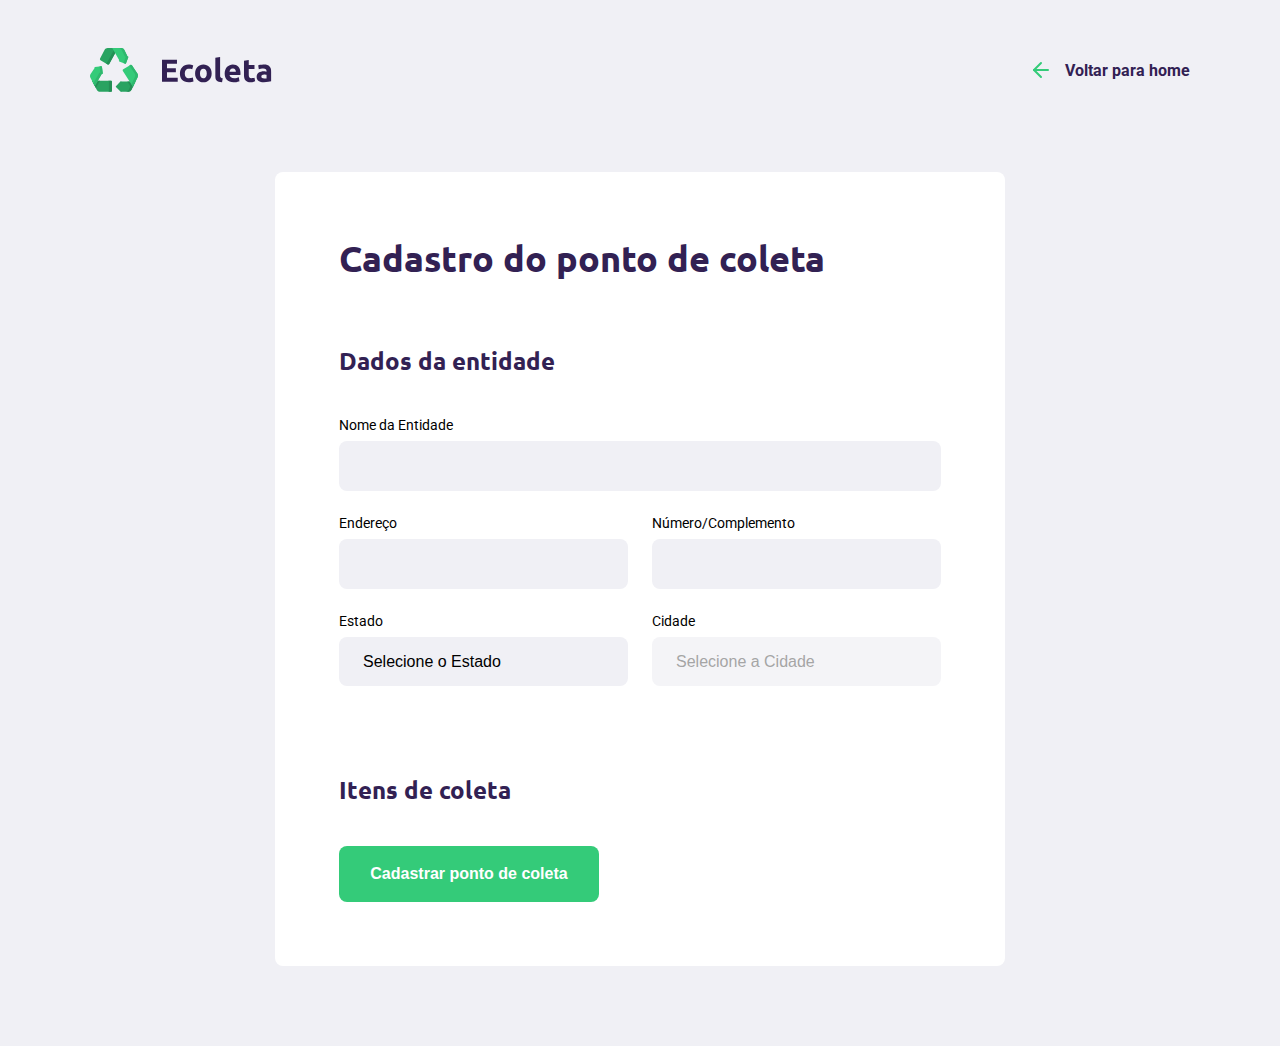
==== create-point.html @ 443b74fc "first commit" ====
<!DOCTYPE html>
<html lang="pt_br">

<!--
        Hypertext
          Hiper texto 
        
        Markup
          Marcação de texto

    -->

<link href="https://fonts.googleapis.com/css2?family=Roboto&family=Ubuntu:wght@700&display=swap" rel="stylesheet">

<link rel="stylesheet" href="/styles/main.css">
<link rel="stylesheet" href="/styles/create-point.css">
<link rel="stylesheet" href="/styles/responsive.css">


<head>
    <meta charset="UTF-8">
    <meta name="viewport" content="width=device-width, initial-scale=1.0">
    <title>Criar um ponto de coleta</title>
</head>

<body>

    <div id="page-create-point">
        <header>
            <img src="/assets/logo.svg" alt="logomarca">
            <a href="/index.html">
                <span></span> Voltar para home
            </a>
        </header>
        <form action="">
            <h1>Cadastro do ponto de coleta</h1>
            <fieldset>
                <legend>
                    <h2>Dados da entidade</h2>
                </legend>
                <div class="field">
                    <label for="Nome da entidade"> Nome da Entidade </label>
                    <input type="text" name="name" id="">


                </div>
                <div class="field-group">
                    <div class="field">
                        <label for="adress">Endereço</label>
                        <input type="text" name="adress" id="">
                    </div>
                    <div class="field"> <label for="adress2">Número/Complemento</label>
                        <input type="number" name="endereço2"></div>
                </div>
                <div class="field-group">
                    <div class="field">
                        <label for="state">Estado</label>
                        <select name="uf"> <option value=""> Selecione o Estado</option> </select>
                    </div>

                    <div class="field">
                        <label for="city">Cidade</label>
                        <select name="city" disabled> <option value="">Selecione a Cidade</option> </select>
                    </div>
                </div>
            </fieldset>
            <fieldset>
                <legend>
                    <h2>Itens de coleta</h2>
                </legend>
            </fieldset>
            <button type="submit"> Cadastrar ponto de coleta</button>
        </form>
    </div>
</body>



</html>
---- styles/main.css ----
:root {
        --title-color: #322153;
        --primary-color: #34cb79;
    }
    
    * {
        margin: 0;
        padding: 0;
        box-sizing: border-box;
    }
    
    html {
        font-family: 'Roboto', sans-serif;
    }
    
    body {
        background: #f0f0f5;
        -webkit-font-smoothing: antialiased;
    }
    
    a {
        text-decoration: none;
    }
    
    h1,
    h2,
    h3,
    h4,
    h5,
    h6 {
        font-family: Ubuntu, sans-serif;
        color: var(--title-color);
    }
    /* torna a pagina acessível aos dispositivos moveis (menores)*/
---- styles/create-point.css ----
#page-create-point {
    width: 90%;
    max-width: 1100px;
    margin: 0 auto;
}

#page-create-point header {
    margin-top: 48px;
    display: flex;
    align-items: center;
    justify-content: space-between;
}

#page-create-point header a {
    color: #322153;
    font-weight: bold;
    display: flex;
    align-items: center;
}

#page-create-point header a span {
    margin-right: 16px;
    background-image: url(../assets/arrow-left.svg);
    display: flex;
    height: 24px;
    width: 20px;
}

form {
    margin-top: 80px;
    background-color: white;
    padding: 64px;
    border-radius: 8px;
    max-width: 730px;
    margin: 80px auto;
}

form h1 {
    font-size: 36px;
}

form fieldset {
    margin-top: 64px;
    border: 0;
}

form legend {
    margin-bottom: 40px;
}

form legend h2 {
    font-size: 24px;
}

form .field {
    flex: 1;
    display: flex;
    flex-direction: column;
    margin-bottom: 24px;
}

form .field-group {
    display: flex;
}

form input,
form select {
    background-color: #f0f0f5;
    border: 0;
    padding: 16px 24px;
    font-size: 16px;
    border-radius: 8px;
}

form select {
    -webkit-appearance: none;
    -moz-appearance: none;
    appearance: none;
}

form label {
    font-size: 14px;
    margin-bottom: 8px;
}

form .field-group .field+.field {
    margin-left: 24px;
}

form button {
    height: 56px;
    width: 260px;
    background-color: #34cb79;
    color: white;
    font-size: 16px;
    border: 0;
    font-weight: bold;
    border-radius: 8px;
}

form button:hover {
    background-color: #2fb686;
}
---- styles/responsive.css ----
@media (max-width: 900px) {
      #page-home {
          background-position-x: 70vw;
      }
      #page-home .content {
          align-items: center;
          text-align: center;
      }
      #page-home header a {
          position: absolute;
          bottom: 48px;
          left: 50%;
          transform: translateX(-50%);
      }
      #page-home main {
          align-items: center;
      }
  }
  
  @media (min-width: 1700px) {
      #page-home {
          background-position-x: 40vw;
      }
  }
  
  @media (max-height:760px) {
      #page-home {
          background-position-y: 200px;
      }
  }
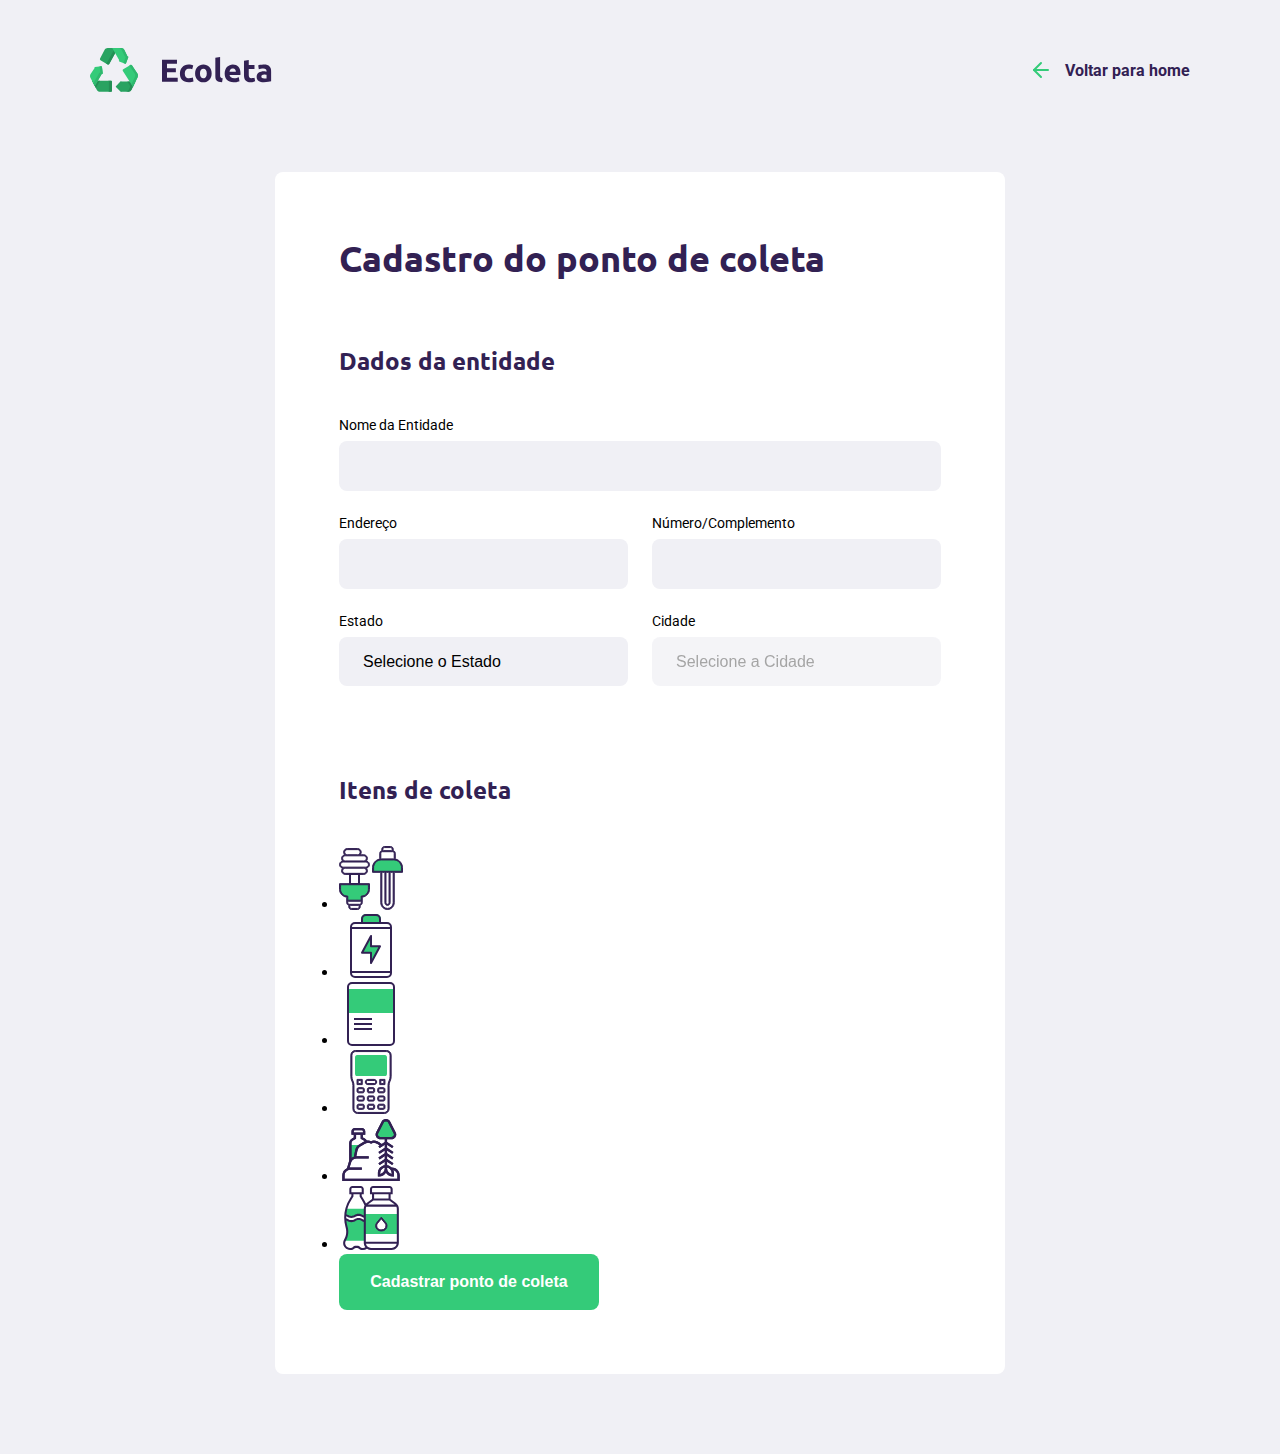
==== commit d4087f5d: "." ====
--- a/create-point.html
+++ b/create-point.html
@@ -40,27 +40,31 @@
                 </legend>
                 <div class="field">
                     <label for="Nome da entidade"> Nome da Entidade </label>
-                    <input type="text" name="name" id="">
+                    <input type="text" name="name" required>
 
 
                 </div>
                 <div class="field-group">
                     <div class="field">
                         <label for="adress">Endereço</label>
-                        <input type="text" name="adress" id="">
+                        <input type="text" name="adress" id="" required>
                     </div>
                     <div class="field"> <label for="adress2">Número/Complemento</label>
-                        <input type="number" name="endereço2"></div>
+                        <input type="number" name="endereço2" required></div>
                 </div>
                 <div class="field-group">
                     <div class="field">
                         <label for="state">Estado</label>
-                        <select name="uf"> <option value=""> Selecione o Estado</option> </select>
+                        <select name="uf" required> <option value=""> Selecione o Estado</option>
+                              </select>
+                        <input type="hidden" name="state">
                     </div>
 
                     <div class="field">
                         <label for="city">Cidade</label>
-                        <select name="city" disabled> <option value="">Selecione a Cidade</option> </select>
+                        <select name="city" disabled required> <option value="">Selecione a Cidade</option> </select>
+                        <input type="hidden" name="state">
+
                     </div>
                 </div>
             </fieldset>
@@ -68,10 +72,45 @@
                 <legend>
                     <h2>Itens de coleta</h2>
                 </legend>
+                <div>
+                    <li data-id="1">
+
+                        <img src="/assets/lampadas.svg" alt="lampadas">
+                        <span></span>
+                    </li>
+                    <li data-id="2">
+
+                        <img src="/assets/baterias.svg" alt="baterias">
+                        <span></span>
+                    </li>
+                    <li data-id="3">
+
+                        <img src="/assets/papeis-papelao.svg" alt="papeis-papelao">
+                        <span></span>
+                    </li>
+                    <li data-id="4">
+
+                        <img src="/assets/eletronicos.svg" alt="eletronicos">
+                        <span></span>
+                    </li>
+                    <li data-id="5">
+
+                        <img src="/assets/organicos.svg" alt="organicos">
+                        <span></span>
+                    </li>
+                    <li data-id="1">
+
+                        <img src="/assets/oleo.svg" alt="oleo">
+                        <span></span>
+                    </li>
+                </div>
             </fieldset>
+
             <button type="submit"> Cadastrar ponto de coleta</button>
+
         </form>
     </div>
+    <script src="/scripts/create-point.js"></script>
 </body>
 
 
